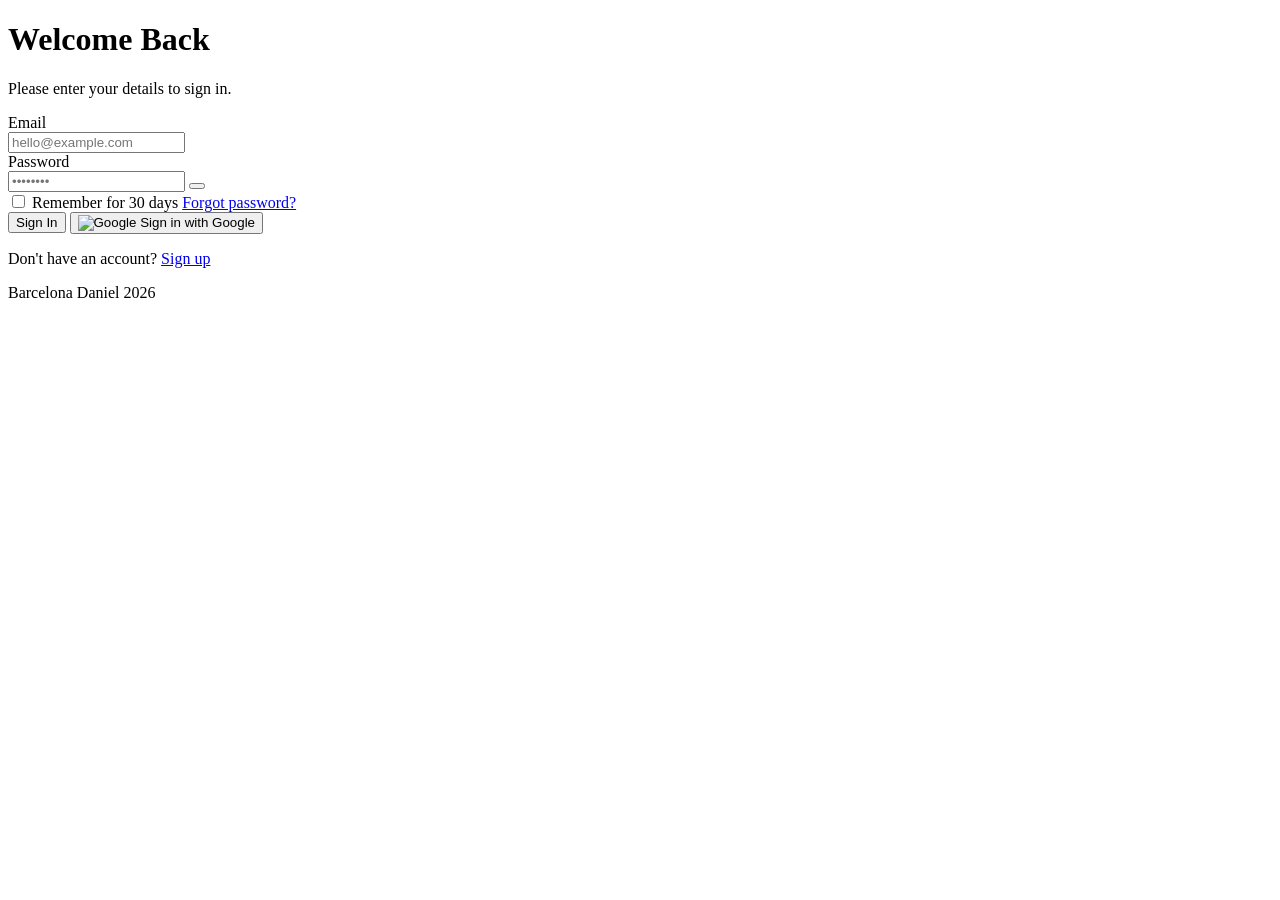
==== index.html @ f74b9d57 "create index" ====
<!doctype html>
<html lang="en">
  <head>
    <meta charset="UTF-8" />
    <meta name="viewport" content="width=device-width, initial-scale=1.0" />
    <title>Welcome Back - Login</title>
    <meta
      name="description"
      content="A beautiful, responsive login page to access your account."
    />
    <!-- Google Fonts -->
    <link rel="preconnect" href="https://fonts.googleapis.com" />
    <link rel="preconnect" href="https://fonts.gstatic.com" crossorigin />
    <link
      href="https://fonts.googleapis.com/css2?family=Outfit:wght@300;400;500;600;700&display=swap"
      rel="stylesheet"
    />
    <!-- Phosphor Icons for high quality UI icons -->
    <script src="https://unpkg.com/@phosphor-icons/web"></script>
    <link rel="stylesheet" href="styles.css" />
  </head>
  <body>
    <!-- Animated Background Shapes -->
    <div class="background-shapes">
      <div class="shape shape-1"></div>
      <div class="shape shape-2"></div>
      <div class="shape shape-3"></div>
    </div>

    <!-- Login Card container -->
    <main class="login-container">
      <!-- Logo and Heading -->
      <header class="login-header">
        <div class="logo">
          <i class="ph-fill ph-infinity"></i>
        </div>
        <h1>Welcome Back</h1>
        <p>Please enter your details to sign in.</p>
      </header>

      <!-- Login Form -->
      <form class="login-form" novalidate>
        <!-- Email Input -->
        <div class="input-group">
          <label for="email">Email</label>
          <div class="input-wrapper">
            <i class="ph ph-envelope"></i>
            <input
              type="email"
              id="email"
              placeholder="hello@example.com"
              required
              autocomplete="email"
            />
          </div>
        </div>

        <!-- Password Input -->
        <div class="input-group">
          <label for="password">Password</label>
          <div class="input-wrapper">
            <i class="ph ph-lock-key"></i>
            <input
              type="password"
              id="password"
              placeholder="••••••••"
              required
              autocomplete="current-password"
            />
            <button
              type="button"
              class="password-toggle"
              aria-label="Toggle password visibility"
            >
              <i class="ph ph-eye"></i>
            </button>
          </div>
        </div>

        <!-- Extra actions: Remember Me and Forgot Password -->
        <div class="form-actions">
          <label class="remember-me" for="remember">
            <input type="checkbox" id="remember" />
            <span class="checkmark"></span>
            <span>Remember for 30 days</span>
          </label>
          <a href="#" class="forgot-password">Forgot password?</a>
        </div>

        <!-- Submit Buttons -->
        <button type="submit" class="btn-submit">Sign In</button>
        <button type="button" class="btn-google">
          <img
            src="https://www.svgrepo.com/show/475656/google-color.svg"
            alt="Google"
            class="google-icon"
          />
          Sign in with Google
        </button>
      </form>

      <!-- Footer link -->
      <footer class="login-footer">
        <p>Don't have an account? <a href="register.html">Sign up</a></p>
      </footer>
    </main>

    <!-- Page Footer -->
    <div class="page-footer">
      <div class="footer-content">
        <i class="ph ph-copyright"></i>
        <span>Barcelona Daniel</span>
        <span class="footer-year">2026</span>
      </div>
    </div>

    <!-- Simple JavaScript to toggle password visibility -->
    <script>
      const toggleBtn = document.querySelector(".password-toggle");
      const passwordInput = document.querySelector("#password");
      const eyeIcon = toggleBtn.querySelector("i");
      const form = document.querySelector(".login-form");

      // Toggle password visibility
      toggleBtn.addEventListener("click", () => {
        const type =
          passwordInput.getAttribute("type") === "password"
            ? "text"
            : "password";
        passwordInput.setAttribute("type", type);
        // Change icon based on state
        eyeIcon.className =
          type === "password" ? "ph ph-eye" : "ph ph-eye-slash";
      });

      // Prevent default form submission to showcase the UI state
      form.addEventListener("submit", (e) => {
        e.preventDefault();
        const submitBtn = document.querySelector(".btn-submit");
        const originalText = submitBtn.textContent;

        // Simple button animation to simulate loading state
        submitBtn.innerHTML =
          '<i class="ph ph-spinner ph-spin"></i> Signing in...';
        submitBtn.style.opacity = "0.8";
        submitBtn.style.pointerEvents = "none";

        setTimeout(() => {
          submitBtn.textContent = originalText;
          submitBtn.style.opacity = "1";
          submitBtn.style.pointerEvents = "auto";
        }, 1500);
      });
    </script>
  </body>
</html>
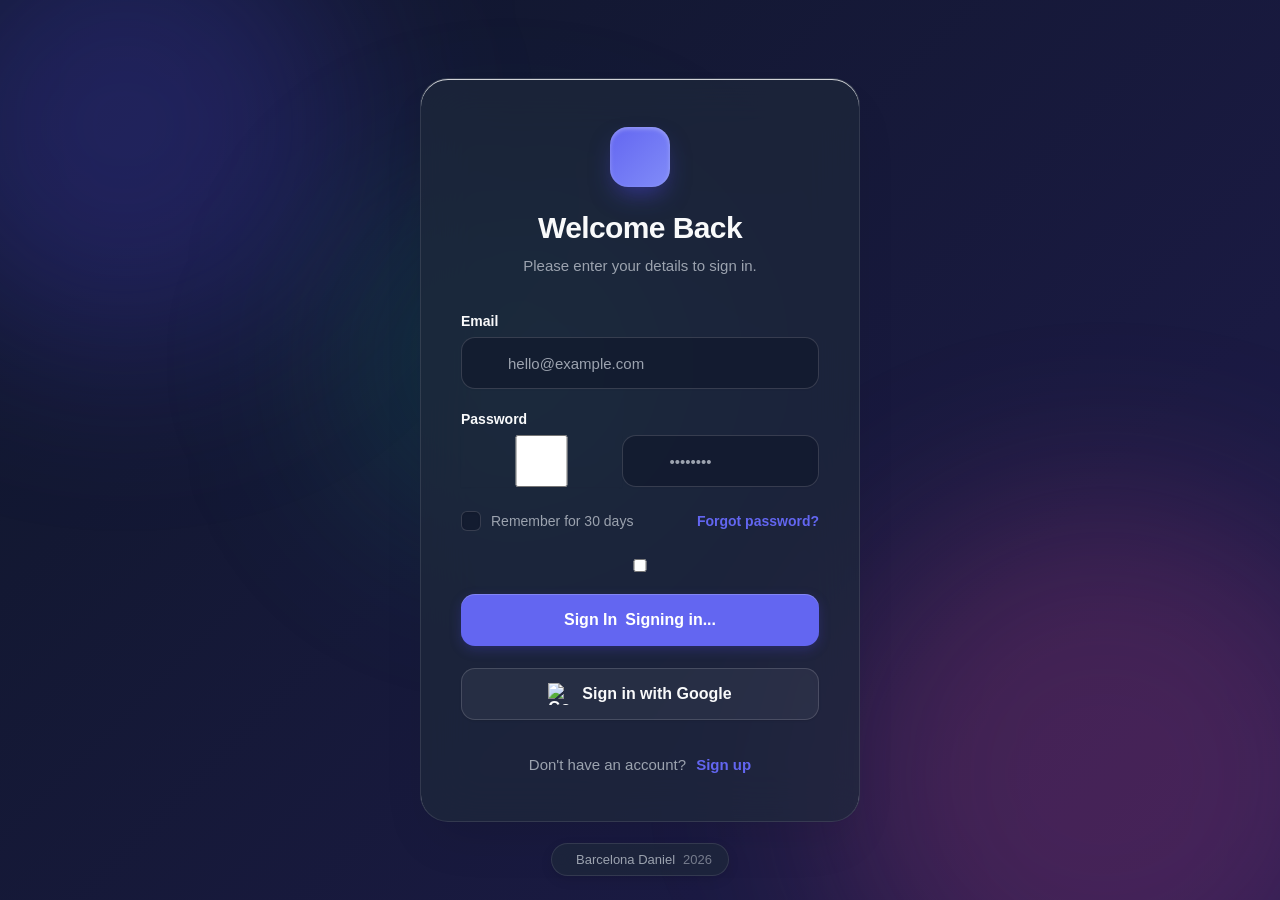
==== commit b4f80d6a: "update index" ====
--- a/index.html
+++ b/index.html
@@ -61,19 +61,26 @@
           <div class="input-wrapper">
             <i class="ph ph-lock-key"></i>
             <input
-              type="password"
+              type="checkbox"
+              id="toggle-password"
+              class="toggle-checkbox"
+            />
+            <input
+              type="text"
               id="password"
+              class="password-input"
               placeholder="••••••••"
               required
               autocomplete="current-password"
             />
-            <button
-              type="button"
+            <label
+              for="toggle-password"
               class="password-toggle"
               aria-label="Toggle password visibility"
             >
               <i class="ph ph-eye"></i>
-            </button>
+              <i class="ph ph-eye-slash hide-icon"></i>
+            </label>
           </div>
         </div>
 
@@ -88,7 +95,13 @@
         </div>
 
         <!-- Submit Buttons -->
-        <button type="submit" class="btn-submit">Sign In</button>
+        <input type="checkbox" id="login-submit" class="submit-toggle" />
+        <label for="login-submit" class="btn-submit">
+          <span class="btn-text">Sign In</span>
+          <span class="btn-loading"
+            ><i class="ph ph-spinner ph-spin"></i> Signing in...</span
+          >
+        </label>
         <button type="button" class="btn-google">
           <img
             src="https://www.svgrepo.com/show/475656/google-color.svg"
@@ -113,44 +126,5 @@
         <span class="footer-year">2026</span>
       </div>
     </div>
-
-    <!-- Simple JavaScript to toggle password visibility -->
-    <script>
-      const toggleBtn = document.querySelector(".password-toggle");
-      const passwordInput = document.querySelector("#password");
-      const eyeIcon = toggleBtn.querySelector("i");
-      const form = document.querySelector(".login-form");
-
-      // Toggle password visibility
-      toggleBtn.addEventListener("click", () => {
-        const type =
-          passwordInput.getAttribute("type") === "password"
-            ? "text"
-            : "password";
-        passwordInput.setAttribute("type", type);
-        // Change icon based on state
-        eyeIcon.className =
-          type === "password" ? "ph ph-eye" : "ph ph-eye-slash";
-      });
-
-      // Prevent default form submission to showcase the UI state
-      form.addEventListener("submit", (e) => {
-        e.preventDefault();
-        const submitBtn = document.querySelector(".btn-submit");
-        const originalText = submitBtn.textContent;
-
-        // Simple button animation to simulate loading state
-        submitBtn.innerHTML =
-          '<i class="ph ph-spinner ph-spin"></i> Signing in...';
-        submitBtn.style.opacity = "0.8";
-        submitBtn.style.pointerEvents = "none";
-
-        setTimeout(() => {
-          submitBtn.textContent = originalText;
-          submitBtn.style.opacity = "1";
-          submitBtn.style.pointerEvents = "auto";
-        }, 1500);
-      });
-    </script>
   </body>
 </html>
--- a/styles.css
+++ b/styles.css
@@ -0,0 +1,583 @@
+/* 
+  Modern CSS with Custom Properties, Glassmorphism, and Animations 
+*/
+
+:root {
+  /* Color Palette - Dark Mode */
+  --primary: #6366f1; /* Indigo 500 */
+  --primary-hover: #4f46e5; /* Indigo 600 */
+  --primary-light: rgba(99, 102, 241, 0.15);
+
+  /* Backgrounds & Surfaces */
+  --surface: rgba(30, 41, 59, 0.7); /* Slate 800 */
+  --surface-border: rgba(255, 255, 255, 0.1);
+  --input-bg: rgba(15, 23, 42, 0.6); /* Slate 900 */
+  --bg-gradient-1: #0f172a; /* Slate 900 */
+  --bg-gradient-2: #1e1b4b; /* Indigo 950 */
+
+  /* Text Colors */
+  --text-main: #f9fafb; /* Gray 50 */
+  --text-muted: #9ca3af; /* Gray 400 */
+
+  /* Borders & outlines */
+  --border: rgba(255, 255, 255, 0.15);
+  --border-hover: rgba(255, 255, 255, 0.3);
+  --input-focus-ring: rgba(99, 102, 241, 0.3);
+
+  /* Layout */
+  --transition: all 0.3s cubic-bezier(0.4, 0, 0.2, 1);
+}
+
+/* Reset and Base Styles */
+* {
+  margin: 0;
+  padding: 0;
+  box-sizing: border-box;
+  -webkit-font-smoothing: antialiased;
+  -moz-osx-font-smoothing: grayscale;
+}
+
+body {
+  font-family:
+    "Outfit",
+    -apple-system,
+    BlinkMacSystemFont,
+    "Segoe UI",
+    Roboto,
+    Helvetica,
+    Arial,
+    sans-serif;
+  color: var(--text-main);
+  background: linear-gradient(
+    135deg,
+    var(--bg-gradient-1),
+    var(--bg-gradient-2)
+  );
+  min-height: 100vh;
+  display: flex;
+  align-items: center;
+  justify-content: center;
+  overflow: hidden;
+  position: relative;
+  padding: 20px;
+}
+
+/* ------------------------
+   Background Animations
+------------------------ */
+.background-shapes {
+  position: absolute;
+  width: 100%;
+  height: 100%;
+  top: 0;
+  left: 0;
+  z-index: 0;
+  overflow: hidden;
+  pointer-events: none;
+}
+
+.shape {
+  position: absolute;
+  filter: blur(90px);
+  border-radius: 50%;
+  animation: float 20s infinite alternate cubic-bezier(0.4, 0, 0.2, 1);
+}
+
+.shape-1 {
+  width: 450px;
+  height: 450px;
+  background: rgba(79, 70, 229, 0.25);
+  top: -100px;
+  left: -100px;
+}
+
+.shape-2 {
+  width: 550px;
+  height: 550px;
+  background: rgba(236, 72, 153, 0.2); /* Pink tint */
+  bottom: -150px;
+  right: -100px;
+  animation-delay: -5s;
+  animation-direction: alternate-reverse;
+}
+
+.shape-3 {
+  width: 350px;
+  height: 350px;
+  background: rgba(16, 185, 129, 0.15); /* Emerald tint */
+  top: 40%;
+  left: 40%;
+  transform: translate(-50%, -50%);
+  animation-delay: -10s;
+}
+
+@keyframes float {
+  0% {
+    transform: translate(0, 0) scale(1) rotate(0deg);
+  }
+  33% {
+    transform: translate(40px, -60px) scale(1.1) rotate(15deg);
+  }
+  66% {
+    transform: translate(-30px, 30px) scale(0.9) rotate(-5deg);
+  }
+  100% {
+    transform: translate(0, 0) scale(1) rotate(0deg);
+  }
+}
+
+/* ------------------------
+   Login Container (Glassmorphism)
+------------------------ */
+.login-container {
+  position: relative;
+  z-index: 10;
+  width: 100%;
+  max-width: 440px;
+  background: var(--surface);
+  backdrop-filter: blur(24px);
+  -webkit-backdrop-filter: blur(24px);
+  border: 1px solid var(--surface-border);
+  border-radius: 28px;
+  padding: 48px 40px;
+  box-shadow:
+    0 25px 50px -12px rgba(0, 0, 0, 0.1),
+    inset 0 1px 0 rgba(255, 255, 255, 0.8);
+  transform: translateY(20px);
+  opacity: 0;
+  animation: slideUp 0.7s cubic-bezier(0.16, 1, 0.3, 1) forwards;
+}
+
+@keyframes slideUp {
+  to {
+    transform: translateY(0);
+    opacity: 1;
+  }
+}
+
+/* ------------------------
+   Header
+------------------------ */
+.login-header {
+  text-align: center;
+  margin-bottom: 36px;
+}
+
+.logo {
+  width: 60px;
+  height: 60px;
+  background: linear-gradient(135deg, var(--primary), #818cf8);
+  border-radius: 18px;
+  display: inline-flex;
+  align-items: center;
+  justify-content: center;
+  margin: 0 auto 24px;
+  box-shadow: 0 12px 24px -6px rgba(79, 70, 229, 0.5);
+  color: white;
+  font-size: 34px;
+  position: relative;
+}
+
+.logo::after {
+  content: "";
+  position: absolute;
+  inset: 0;
+  border-radius: inherit;
+  box-shadow: inset 0 2px 4px rgba(255, 255, 255, 0.3);
+}
+
+.login-header h1 {
+  font-size: 30px;
+  font-weight: 700;
+  margin-bottom: 10px;
+  letter-spacing: -0.02em;
+  color: var(--text-main);
+}
+
+.login-header p {
+  color: var(--text-muted);
+  font-size: 15px;
+  line-height: 1.5;
+}
+
+/* ------------------------
+   Form Layout & Inputs
+------------------------ */
+.login-form {
+  display: flex;
+  flex-direction: column;
+  gap: 22px;
+}
+
+.input-group {
+  display: flex;
+  flex-direction: column;
+  gap: 8px;
+}
+
+.input-group label {
+  font-size: 14px;
+  font-weight: 600;
+  color: var(--text-main);
+}
+
+.input-wrapper {
+  position: relative;
+  display: flex;
+  align-items: center;
+}
+
+/* Input Icons */
+.input-wrapper > i.ph {
+  position: absolute;
+  left: 16px;
+  color: #9ca3af;
+  font-size: 20px;
+  transition: var(--transition);
+  pointer-events: none;
+}
+
+/* Inputs */
+.input-wrapper input {
+  width: 100%;
+  height: 52px;
+  padding: 0 16px 0 46px;
+  background: var(--input-bg);
+  border: 1px solid var(--border);
+  border-radius: 14px;
+  font-family: inherit;
+  font-size: 15px;
+  color: var(--text-main);
+  transition: var(--transition);
+  box-shadow: 0 1px 2px rgba(0, 0, 0, 0.03);
+}
+
+.input-wrapper input::placeholder {
+  color: #9ca3af;
+}
+
+.input-wrapper input:hover {
+  border-color: var(--border-hover);
+}
+
+.input-wrapper input:focus {
+  outline: none;
+  border-color: var(--primary);
+  box-shadow: 0 0 0 4px var(--input-focus-ring);
+}
+
+/* Icon color change on focus */
+.input-wrapper:has(input:focus) > i.ph:first-child {
+  color: var(--primary);
+}
+
+/* Password Visibility Toggle */
+.password-toggle {
+  position: absolute;
+  right: 12px;
+  background: none;
+  border: none;
+  color: #9ca3af;
+  font-size: 20px;
+  cursor: pointer;
+  padding: 6px;
+  border-radius: 8px;
+  display: flex;
+  align-items: center;
+  justify-content: center;
+  transition: var(--transition);
+  height: calc(100% - 10px); /* Adjust to fill height without overflowing */
+  z-index: 2; /* To ensure clickability */
+}
+
+.password-toggle:hover {
+  color: var(--text-main);
+  background: rgba(255, 255, 255, 0.1);
+}
+
+.password-toggle:focus {
+  outline: none;
+  color: var(--primary);
+  background: var(--primary-light);
+}
+
+/* ------------------------
+   Form Actions (Remember/Forgot)
+------------------------ */
+.form-actions {
+  display: flex;
+  align-items: center;
+  justify-content: space-between;
+  margin-top: 2px;
+  margin-bottom: 6px;
+}
+
+/* Custom Checkbox */
+.remember-me {
+  display: flex;
+  align-items: center;
+  gap: 10px;
+  font-size: 14px;
+  font-weight: 500;
+  color: var(--text-muted);
+  cursor: pointer;
+  user-select: none;
+  transition: color 0.2s;
+}
+
+.remember-me:hover {
+  color: var(--text-main);
+}
+
+.remember-me input {
+  position: absolute;
+  opacity: 0;
+  cursor: pointer;
+  height: 0;
+  width: 0;
+}
+
+.checkmark {
+  width: 20px;
+  height: 20px;
+  border: 1px solid var(--border);
+  border-radius: 6px;
+  display: flex;
+  align-items: center;
+  justify-content: center;
+  transition: var(--transition);
+  background: var(--input-bg);
+  position: relative;
+  box-shadow: inset 0 1px 2px rgba(0, 0, 0, 0.1);
+}
+
+.remember-me:hover .checkmark {
+  border-color: var(--border-hover);
+}
+
+.remember-me input:focus-visible ~ .checkmark {
+  outline: 2px solid var(--primary);
+  outline-offset: 2px;
+}
+
+.remember-me input:checked ~ .checkmark {
+  background: var(--primary);
+  border-color: var(--primary);
+}
+
+.remember-me input:checked ~ .checkmark::after {
+  content: "";
+  position: absolute;
+  width: 5px;
+  height: 10px;
+  border: solid white;
+  border-width: 0 2px 2px 0;
+  transform: rotate(45deg);
+  /* Perfect center alignment for a 5x10 checkmark in a 20x20 container */
+  top: 2px;
+  left: 6px;
+}
+
+/* Forgot Password Link */
+.forgot-password {
+  font-size: 14px;
+  font-weight: 600;
+  color: var(--primary);
+  text-decoration: none;
+  transition: var(--transition);
+}
+
+.forgot-password:hover {
+  color: var(--primary-hover);
+  text-decoration: underline;
+}
+
+/* ------------------------
+   Buttons
+------------------------ */
+.btn-submit {
+  width: 100%;
+  height: 52px;
+  background: var(--primary);
+  color: white;
+  border: none;
+  border-radius: 14px;
+  font-size: 16px;
+  font-weight: 600;
+  font-family: inherit;
+  cursor: pointer;
+  transition: var(--transition);
+  box-shadow:
+    0 4px 12px rgba(79, 70, 229, 0.25),
+    inset 0 1px 0 rgba(255, 255, 255, 0.2);
+  display: flex;
+  align-items: center;
+  justify-content: center;
+  gap: 8px;
+}
+
+.btn-submit:hover {
+  background: var(--primary-hover);
+  transform: translateY(-2px);
+  box-shadow:
+    0 8px 16px rgba(79, 70, 229, 0.3),
+    inset 0 1px 0 rgba(255, 255, 255, 0.2);
+}
+
+.btn-submit:active {
+  transform: translateY(0);
+  box-shadow: 0 2px 6px rgba(79, 70, 229, 0.2);
+}
+
+.btn-google {
+  width: 100%;
+  height: 52px;
+  background: rgba(255, 255, 255, 0.05);
+  color: var(--text-main);
+  border: 1px solid var(--border);
+  border-radius: 14px;
+  font-size: 16px;
+  font-weight: 600;
+  font-family: inherit;
+  cursor: pointer;
+  display: flex;
+  align-items: center;
+  justify-content: center;
+  gap: 12px;
+  transition: var(--transition);
+  box-shadow: 0 1px 2px rgba(0, 0, 0, 0.1);
+}
+
+.btn-google:hover {
+  background: rgba(255, 255, 255, 0.1);
+  border-color: var(--border-hover);
+  transform: translateY(-1px);
+  box-shadow: 0 4px 6px rgba(0, 0, 0, 0.1);
+}
+
+.btn-google:active {
+  transform: translateY(0);
+}
+
+.google-icon {
+  width: 22px;
+  height: 22px;
+}
+
+/* ------------------------
+   Footer
+------------------------ */
+.login-footer {
+  text-align: center;
+  margin-top: 36px;
+}
+
+.login-footer p {
+  font-size: 15px;
+  color: var(--text-muted);
+}
+
+.login-footer a {
+  color: var(--primary);
+  font-weight: 600;
+  text-decoration: none;
+  margin-left: 6px;
+  transition: var(--transition);
+}
+
+.login-footer a:hover {
+  color: var(--primary-hover);
+  text-decoration: underline;
+}
+
+/* ------------------------
+   Page Footer
+------------------------ */
+.page-footer {
+  position: absolute;
+  bottom: 24px;
+  left: 0;
+  width: 100%;
+  display: flex;
+  justify-content: center;
+  z-index: 10;
+}
+
+.footer-content {
+  display: flex;
+  align-items: center;
+  gap: 8px;
+  padding: 8px 16px;
+  background: var(--surface);
+  backdrop-filter: blur(12px);
+  -webkit-backdrop-filter: blur(12px);
+  border: 1px solid var(--surface-border);
+  border-radius: 20px;
+  font-size: 13px;
+  font-weight: 500;
+  color: var(--text-muted);
+  box-shadow: 0 4px 12px rgba(0, 0, 0, 0.1);
+  transition: var(--transition);
+  cursor: default;
+}
+
+.footer-content:hover {
+  color: var(--text-main);
+  background: rgba(30, 41, 59, 0.85);
+  border-color: var(--border-hover);
+  transform: translateY(-2px);
+  box-shadow: 0 8px 16px rgba(0, 0, 0, 0.15);
+}
+
+.footer-content i {
+  font-size: 16px;
+  color: var(--primary);
+}
+
+.footer-year {
+  color: rgba(156, 163, 175, 0.7);
+}
+
+/* ------------------------
+   Responsive Design
+------------------------ */
+@media (max-width: 480px) {
+  body {
+    padding: 16px;
+  }
+
+  .login-container {
+    padding: 40px 24px;
+    border-radius: 24px;
+    backdrop-filter: blur(16px);
+    -webkit-backdrop-filter: blur(16px);
+  }
+
+  .login-header {
+    margin-bottom: 28px;
+  }
+
+  .logo {
+    width: 52px;
+    height: 52px;
+    font-size: 28px;
+    margin-bottom: 20px;
+  }
+
+  .login-header h1 {
+    font-size: 26px;
+  }
+
+  .login-form {
+    gap: 18px;
+  }
+
+  .input-wrapper input {
+    height: 48px;
+  }
+
+  .btn-submit,
+  .btn-google {
+    height: 48px;
+  }
+}
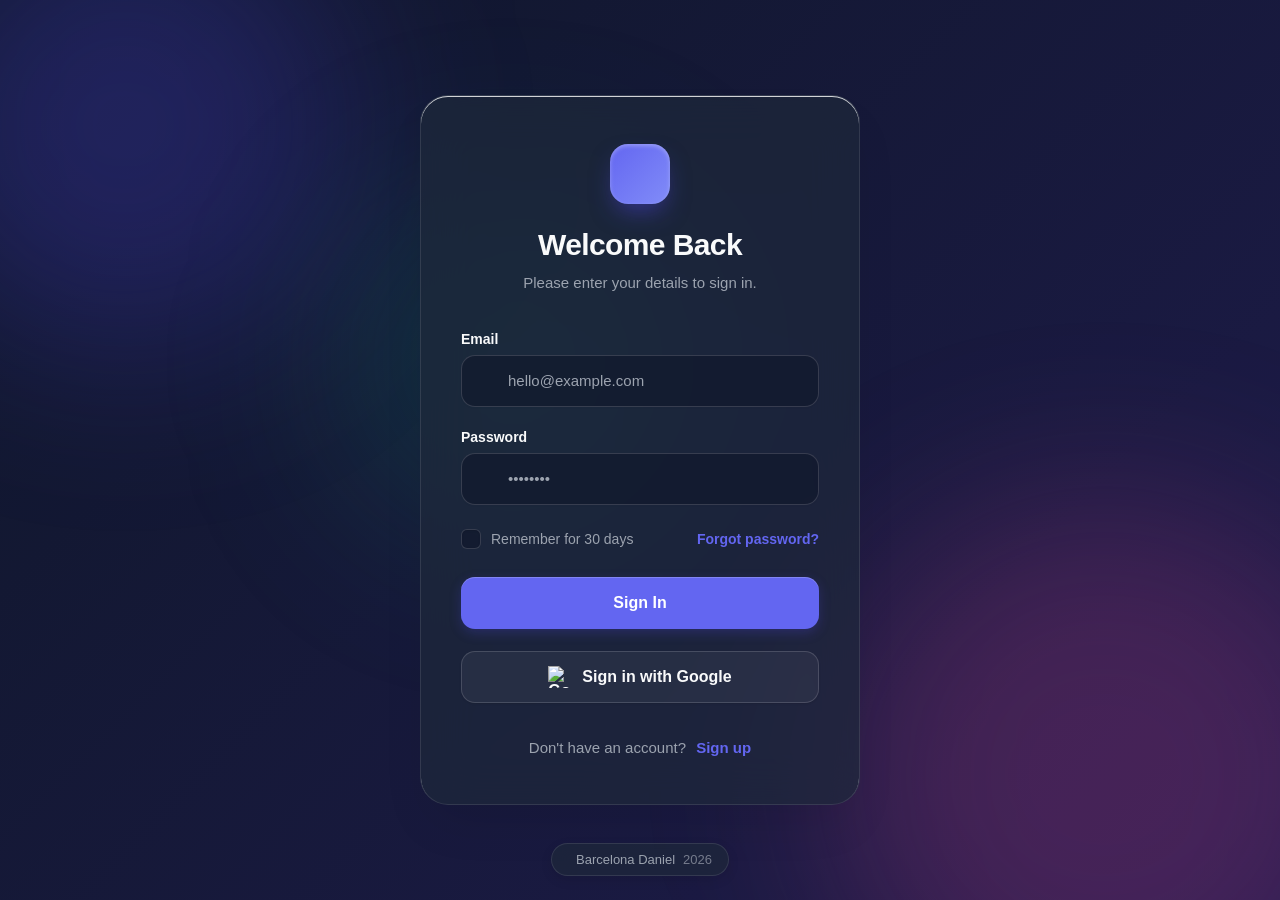
==== commit 5288a701: "update index" ====
--- a/index.html
+++ b/index.html
@@ -16,7 +16,16 @@
       rel="stylesheet"
     />
     <!-- Phosphor Icons for high quality UI icons -->
-    <script src="https://unpkg.com/@phosphor-icons/web"></script>
+    <link
+      rel="stylesheet"
+      type="text/css"
+      href="https://unpkg.com/@phosphor-icons/web/src/regular/style.css"
+    />
+    <link
+      rel="stylesheet"
+      type="text/css"
+      href="https://unpkg.com/@phosphor-icons/web/src/fill/style.css"
+    />
     <link rel="stylesheet" href="styles.css" />
   </head>
   <body>
--- a/styles.css
+++ b/styles.css
@@ -581,3 +581,182 @@
     height: 48px;
   }
 }
+
+/* ------------------------
+   Pure CSS Interactivity
+------------------------ */
+/* Password Toggle Hack */
+.toggle-checkbox {
+  display: none;
+}
+
+.password-input {
+  -webkit-text-security: disc;
+}
+
+.toggle-checkbox:checked + .password-input {
+  -webkit-text-security: none;
+}
+
+.password-toggle {
+  cursor: pointer;
+}
+
+.password-toggle .hide-icon {
+  display: none;
+}
+
+.toggle-checkbox:checked ~ .password-toggle .ph-eye {
+  display: none;
+}
+
+.toggle-checkbox:checked ~ .password-toggle .hide-icon {
+  display: block;
+}
+
+/* Submit Simulation Hack */
+.submit-toggle {
+  display: none;
+}
+
+.btn-submit {
+  position: relative;
+  overflow: hidden;
+  user-select: none;
+}
+
+.btn-text,
+.btn-loading {
+  display: flex;
+  align-items: center;
+  justify-content: center;
+  gap: 8px;
+  width: 100%;
+  height: 100%;
+  position: absolute;
+  top: 0;
+  left: 0;
+}
+
+.btn-loading {
+  opacity: 0;
+}
+
+/* Login Submit Animations */
+#login-submit:checked ~ .btn-submit .btn-text {
+  animation: hideTextSim 1.5s forwards;
+}
+
+#login-submit:checked ~ .btn-submit .btn-loading {
+  animation: showLoadingSim 1.5s forwards;
+}
+
+#login-submit:checked ~ .btn-submit {
+  animation: btnLoadingSim 1.5s forwards;
+}
+
+@keyframes hideTextSim {
+  0%,
+  99% {
+    opacity: 0;
+  }
+  100% {
+    opacity: 1;
+  }
+}
+
+@keyframes showLoadingSim {
+  0%,
+  99% {
+    opacity: 1;
+  }
+  100% {
+    opacity: 0;
+  }
+}
+
+@keyframes btnLoadingSim {
+  0%,
+  99% {
+    opacity: 0.8;
+    pointer-events: none;
+  }
+  100% {
+    opacity: 1;
+    pointer-events: auto;
+  }
+}
+
+/* Register Submit Animations */
+#register-submit:checked ~ .btn-submit .btn-text {
+  opacity: 0;
+}
+
+#register-submit:checked ~ .btn-submit .btn-loading {
+  opacity: 1;
+}
+
+#register-submit:checked ~ .btn-submit {
+  opacity: 0.8;
+  pointer-events: none;
+}
+
+/* Success Redirect Overlay */
+.redirect-overlay {
+  position: absolute;
+  top: 0;
+  left: 0;
+  width: 100%;
+  height: 100%;
+  background: var(--surface);
+  backdrop-filter: blur(12px);
+  -webkit-backdrop-filter: blur(12px);
+  border-radius: 28px;
+  display: flex;
+  flex-direction: column;
+  align-items: center;
+  justify-content: center;
+  gap: 16px;
+  opacity: 0;
+  pointer-events: none;
+  z-index: 20;
+}
+
+.redirect-overlay h2 {
+  color: var(--text-main);
+  font-size: 24px;
+  text-align: center;
+}
+
+.redirect-overlay i {
+  font-size: 48px;
+  color: #10b981; /* Emerald/Success color */
+  margin-bottom: 8px;
+}
+
+.redirect-btn {
+  background: var(--primary);
+  color: white;
+  padding: 12px 24px;
+  border-radius: 14px;
+  text-decoration: none;
+  font-weight: 600;
+  transition: var(--transition);
+  box-shadow: 0 4px 12px rgba(79, 70, 229, 0.25);
+}
+
+.redirect-btn:hover {
+  background: var(--primary-hover);
+  transform: translateY(-2px);
+}
+
+#register-submit:checked ~ .redirect-overlay {
+  animation: fadeInRedirect 0.4s 1.5s forwards;
+}
+
+@keyframes fadeInRedirect {
+  to {
+    opacity: 1;
+    pointer-events: auto;
+  }
+}
